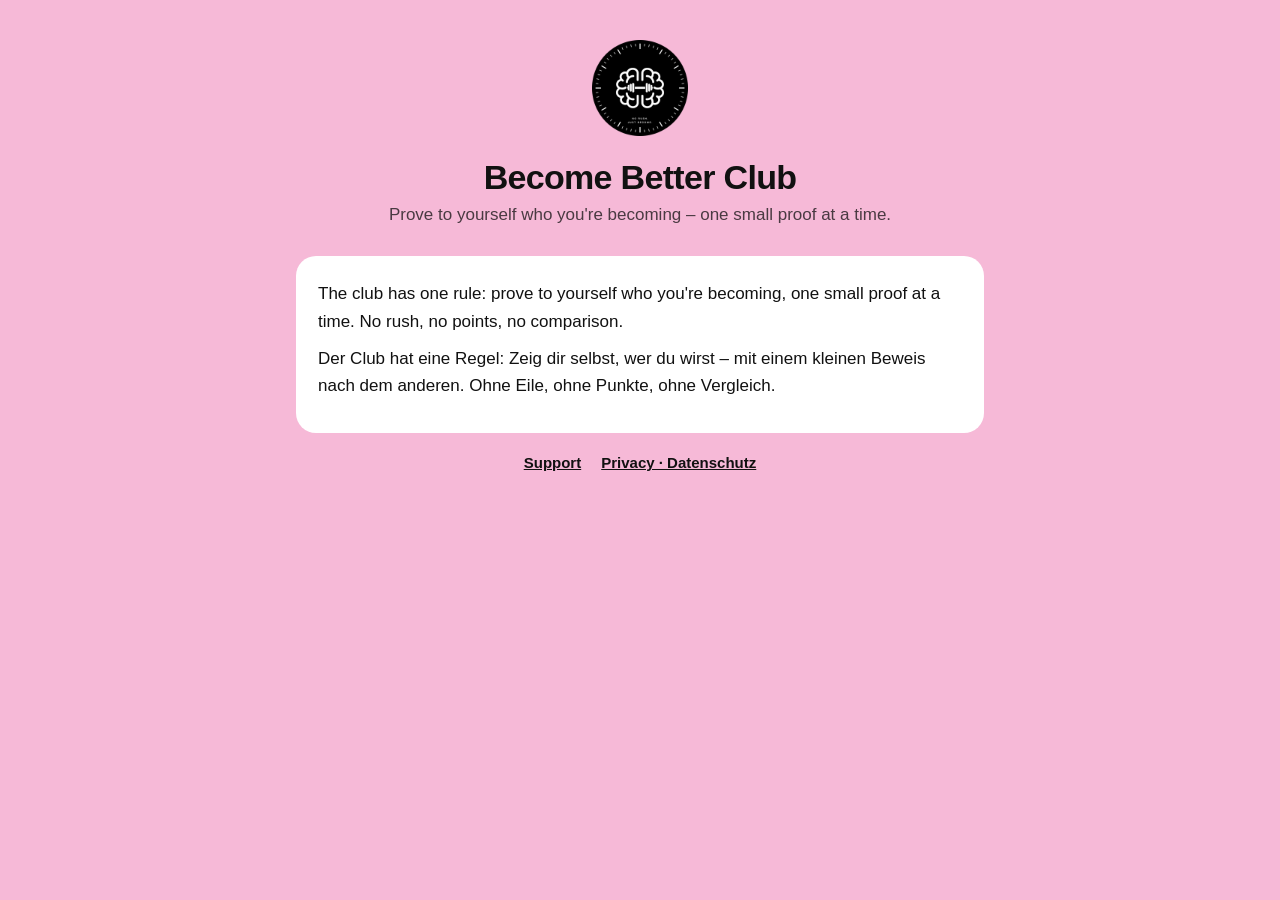
==== become-better-club/index.html @ 8e57f573 "Add files via upload" ====
<!doctype html>
<html lang="en">
<head>
<meta charset="utf-8">
<meta name="viewport" content="width=device-width, initial-scale=1">
<title>Become Better Club</title>
<link rel="stylesheet" href="style.css">
</head>
<body>
<div class="wrap">
  <header>
    <img src="logo.png" alt="Become Better Club logo">
    <h1>Become Better Club</h1>
    <p>Prove to yourself who you're becoming – one small proof at a time.</p>
  </header>
  <section class="card">
    <p>The club has one rule: prove to yourself who you're becoming, one small proof at a time. No rush, no points, no comparison.</p>
    <p lang="de">Der Club hat eine Regel: Zeig dir selbst, wer du wirst – mit einem kleinen Beweis nach dem anderen. Ohne Eile, ohne Punkte, ohne Vergleich.</p>
  </section>
  <nav><a href="support/">Support</a><a href="privacy/">Privacy · Datenschutz</a></nav>
</div>
</body>
</html>
---- become-better-club/style.css ----
:root { --pink: #F6B9D7; --ink: #111; --muted: #4a3a42; --card: #fff; }
* { box-sizing: border-box; }
body { margin: 0; background: var(--pink); color: var(--ink);
  font: 17px/1.6 -apple-system, BlinkMacSystemFont, "SF Pro Text", "Helvetica Neue", Arial, sans-serif; }
.wrap { max-width: 720px; margin: 0 auto; padding: 40px 16px 64px; }
header { text-align: center; margin-bottom: 28px; }
header img { width: 96px; height: 96px; }
header h1 { font-size: 34px; line-height: 1.15; margin: 14px 0 4px; font-weight: 800; letter-spacing: -0.02em; }
header p { margin: 0; color: var(--muted); }
.lang { text-align: center; margin: 0 0 20px; font-size: 15px; }
.lang a { color: var(--ink); font-weight: 600; }
.card { background: var(--card); border-radius: 20px; padding: 24px 22px; margin: 0 0 18px; }
h2 { font-size: 22px; margin: 0 0 10px; }
h3 { font-size: 17px; margin: 20px 0 4px; }
p, li { margin: 0 0 10px; }
ul { padding-left: 20px; margin: 0 0 10px; }
a { color: var(--ink); }
.small { font-size: 14px; color: var(--muted); }
nav { text-align: center; font-size: 15px; margin-top: 8px; }
nav a { margin: 0 10px; font-weight: 600; }
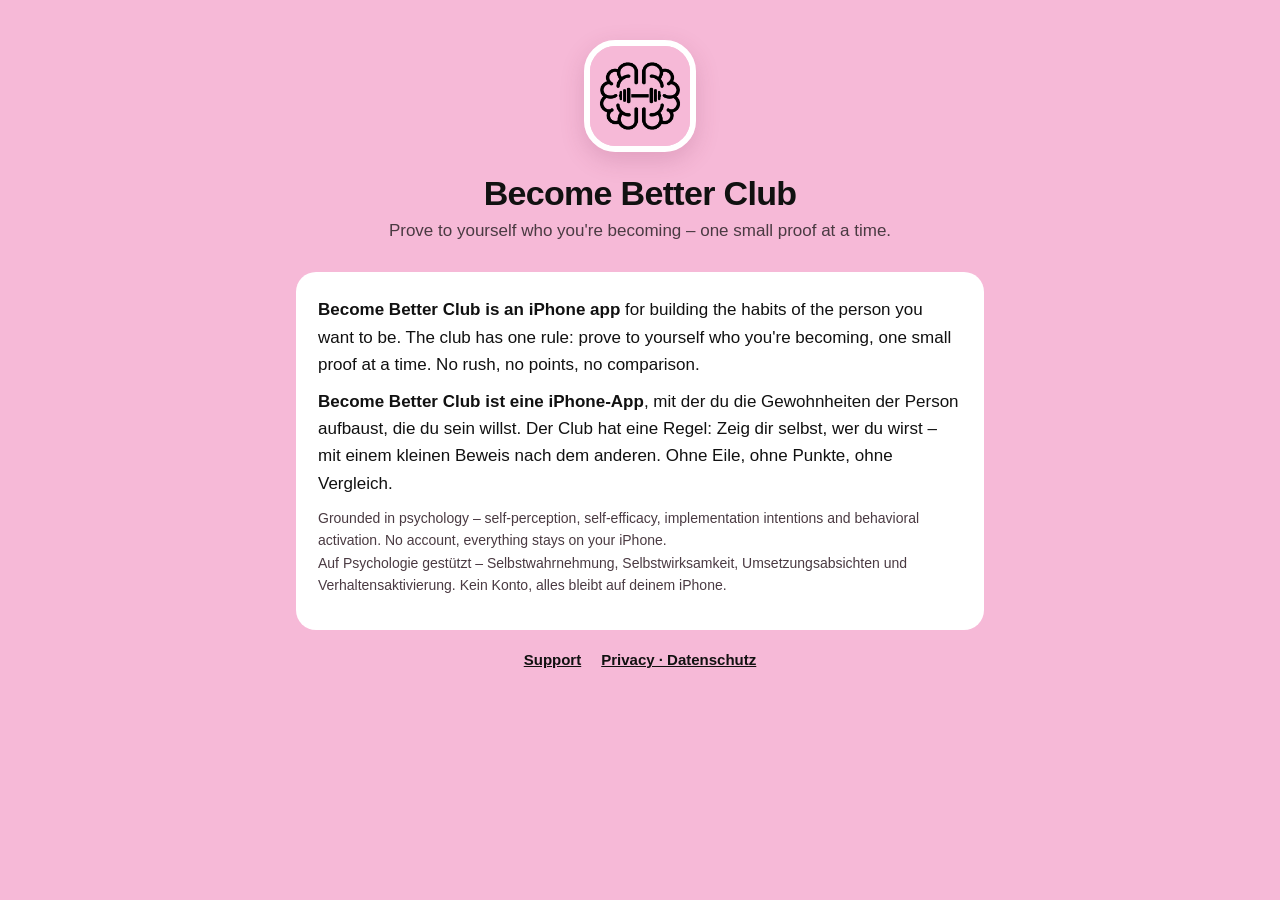
==== commit 5bc1f974: "Add files via upload" ====
--- a/become-better-club/index.html
+++ b/become-better-club/index.html
@@ -9,13 +9,15 @@
 <body>
 <div class="wrap">
   <header>
-    <img src="logo.png" alt="Become Better Club logo">
+    <img src="app-icon.png" alt="Become Better Club logo">
     <h1>Become Better Club</h1>
     <p>Prove to yourself who you're becoming – one small proof at a time.</p>
   </header>
   <section class="card">
-    <p>The club has one rule: prove to yourself who you're becoming, one small proof at a time. No rush, no points, no comparison.</p>
-    <p lang="de">Der Club hat eine Regel: Zeig dir selbst, wer du wirst – mit einem kleinen Beweis nach dem anderen. Ohne Eile, ohne Punkte, ohne Vergleich.</p>
+    <p><strong>Become Better Club is an iPhone app</strong> for building the habits of the person you want to be. The club has one rule: prove to yourself who you're becoming, one small proof at a time. No rush, no points, no comparison.</p>
+    <p lang="de"><strong>Become Better Club ist eine iPhone-App</strong>, mit der du die Gewohnheiten der Person aufbaust, die du sein willst. Der Club hat eine Regel: Zeig dir selbst, wer du wirst – mit einem kleinen Beweis nach dem anderen. Ohne Eile, ohne Punkte, ohne Vergleich.</p>
+    <p class="small">Grounded in psychology – self-perception, self-efficacy, implementation intentions and behavioral activation. No account, everything stays on your iPhone.<br>
+    Auf Psychologie gestützt – Selbstwahrnehmung, Selbstwirksamkeit, Umsetzungsabsichten und Verhaltensaktivierung. Kein Konto, alles bleibt auf deinem iPhone.</p>
   </section>
   <nav><a href="support/">Support</a><a href="privacy/">Privacy · Datenschutz</a></nav>
 </div>
--- a/become-better-club/style.css
+++ b/become-better-club/style.css
@@ -4,7 +4,7 @@
   font: 17px/1.6 -apple-system, BlinkMacSystemFont, "SF Pro Text", "Helvetica Neue", Arial, sans-serif; }
 .wrap { max-width: 720px; margin: 0 auto; padding: 40px 16px 64px; }
 header { text-align: center; margin-bottom: 28px; }
-header img { width: 96px; height: 96px; }
+header img { width: 112px; height: 112px; border-radius: 28%; border: 6px solid #fff; box-shadow: 0 8px 24px rgba(120, 40, 80, 0.18); }
 header h1 { font-size: 34px; line-height: 1.15; margin: 14px 0 4px; font-weight: 800; letter-spacing: -0.02em; }
 header p { margin: 0; color: var(--muted); }
 .lang { text-align: center; margin: 0 0 20px; font-size: 15px; }
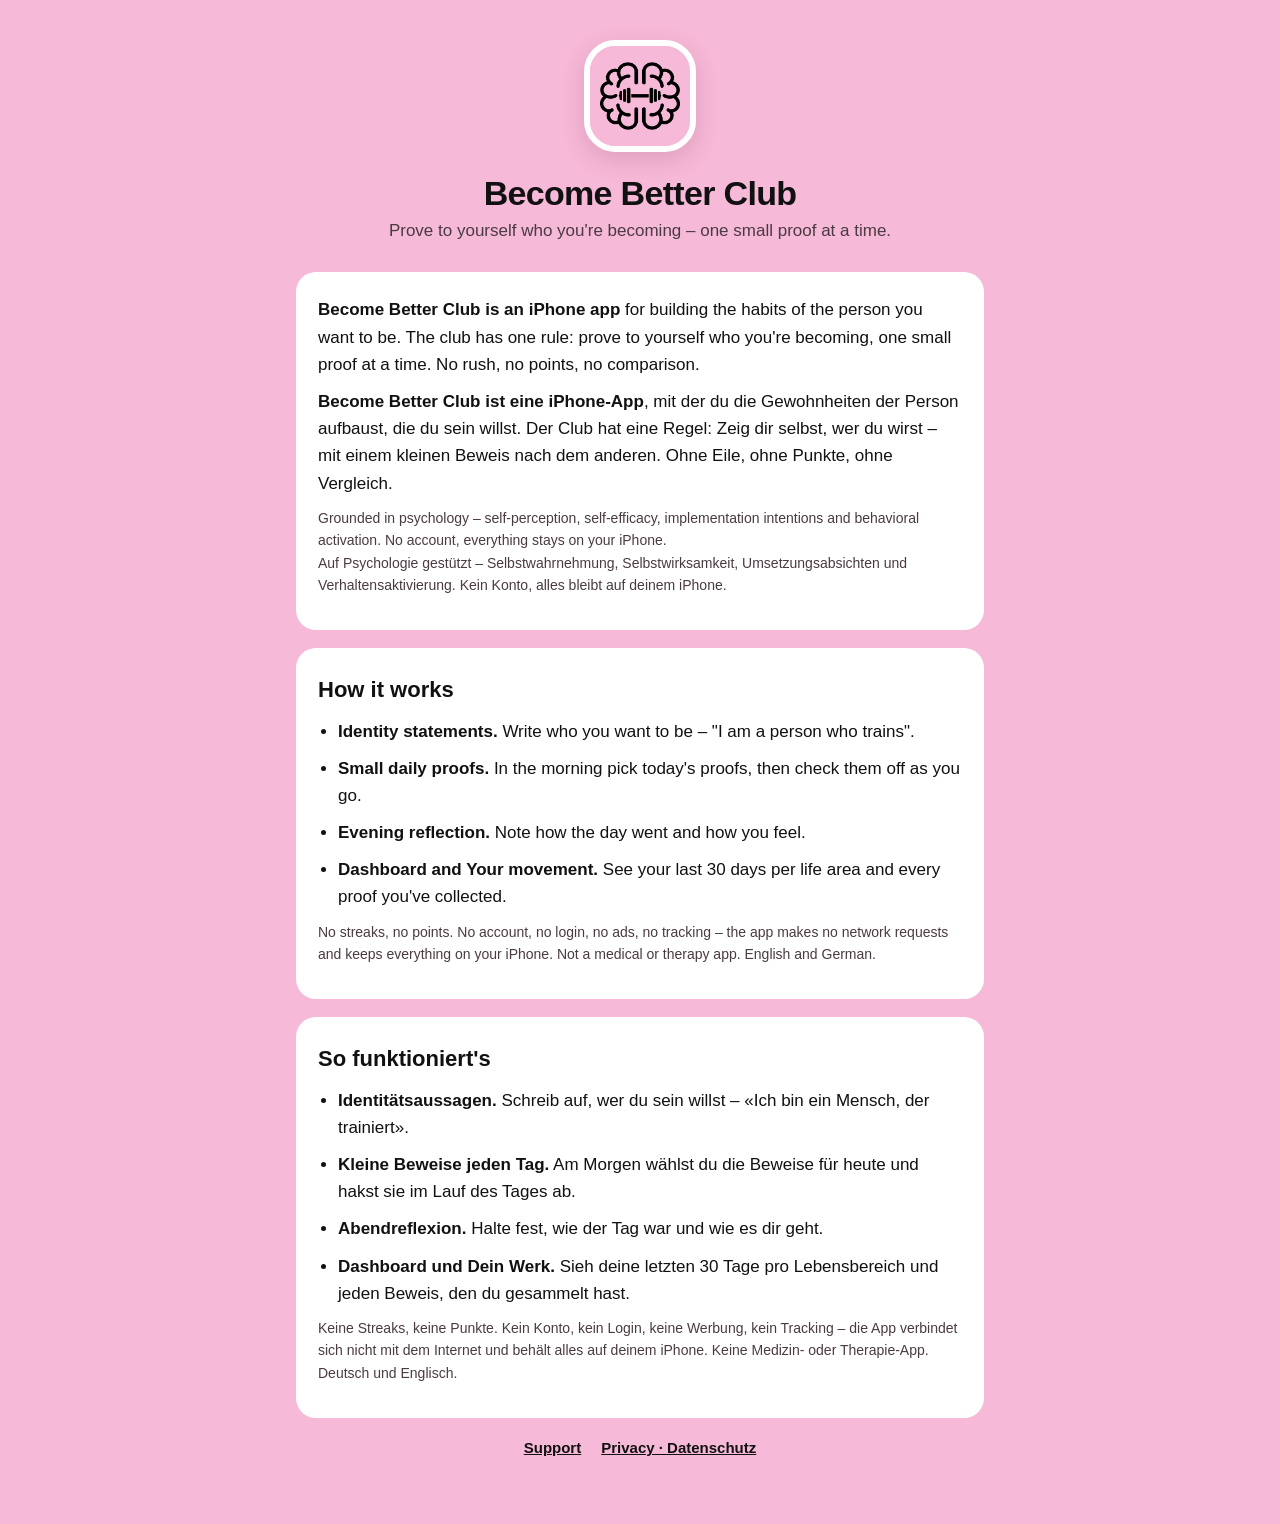
==== commit e5552f74: "Add files via upload" ====
--- a/become-better-club/index.html
+++ b/become-better-club/index.html
@@ -19,6 +19,26 @@
     <p class="small">Grounded in psychology – self-perception, self-efficacy, implementation intentions and behavioral activation. No account, everything stays on your iPhone.<br>
     Auf Psychologie gestützt – Selbstwahrnehmung, Selbstwirksamkeit, Umsetzungsabsichten und Verhaltensaktivierung. Kein Konto, alles bleibt auf deinem iPhone.</p>
   </section>
+  <section class="card">
+    <h2>How it works</h2>
+    <ul>
+      <li><strong>Identity statements.</strong> Write who you want to be – "I am a person who trains".</li>
+      <li><strong>Small daily proofs.</strong> In the morning pick today's proofs, then check them off as you go.</li>
+      <li><strong>Evening reflection.</strong> Note how the day went and how you feel.</li>
+      <li><strong>Dashboard and Your movement.</strong> See your last 30 days per life area and every proof you've collected.</li>
+    </ul>
+    <p class="small">No streaks, no points. No account, no login, no ads, no tracking – the app makes no network requests and keeps everything on your iPhone. Not a medical or therapy app. English and German.</p>
+  </section>
+  <section class="card" lang="de">
+    <h2>So funktioniert's</h2>
+    <ul>
+      <li><strong>Identitätsaussagen.</strong> Schreib auf, wer du sein willst – «Ich bin ein Mensch, der trainiert».</li>
+      <li><strong>Kleine Beweise jeden Tag.</strong> Am Morgen wählst du die Beweise für heute und hakst sie im Lauf des Tages ab.</li>
+      <li><strong>Abendreflexion.</strong> Halte fest, wie der Tag war und wie es dir geht.</li>
+      <li><strong>Dashboard und Dein Werk.</strong> Sieh deine letzten 30 Tage pro Lebensbereich und jeden Beweis, den du gesammelt hast.</li>
+    </ul>
+    <p class="small">Keine Streaks, keine Punkte. Kein Konto, kein Login, keine Werbung, kein Tracking – die App verbindet sich nicht mit dem Internet und behält alles auf deinem iPhone. Keine Medizin- oder Therapie-App. Deutsch und Englisch.</p>
+  </section>
   <nav><a href="support/">Support</a><a href="privacy/">Privacy · Datenschutz</a></nav>
 </div>
 </body>
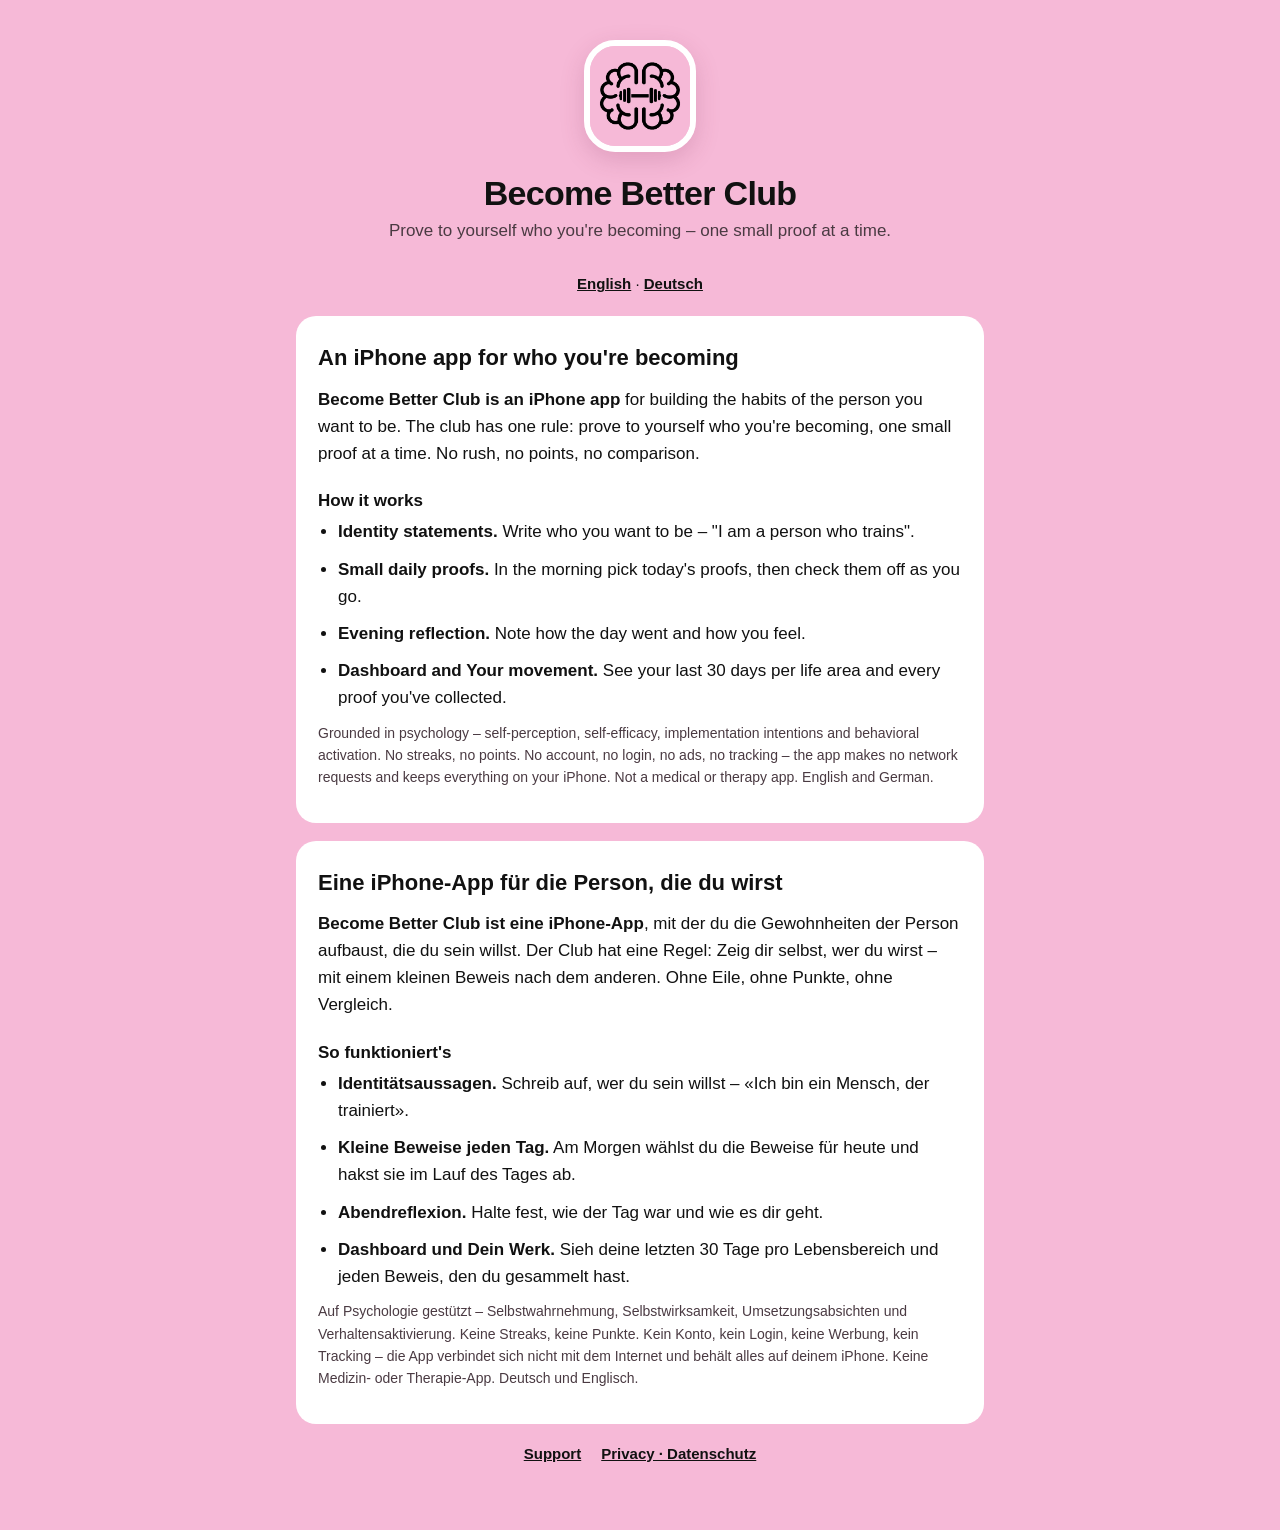
==== commit 6b8b1de8: "Add files via upload" ====
--- a/become-better-club/index.html
+++ b/become-better-club/index.html
@@ -13,32 +13,34 @@
     <h1>Become Better Club</h1>
     <p>Prove to yourself who you're becoming – one small proof at a time.</p>
   </header>
-  <section class="card">
+  <p class="lang"><a href="#en">English</a> · <a href="#de">Deutsch</a></p>
+
+  <section class="card" id="en">
+    <h2>An iPhone app for who you're becoming</h2>
     <p><strong>Become Better Club is an iPhone app</strong> for building the habits of the person you want to be. The club has one rule: prove to yourself who you're becoming, one small proof at a time. No rush, no points, no comparison.</p>
-    <p lang="de"><strong>Become Better Club ist eine iPhone-App</strong>, mit der du die Gewohnheiten der Person aufbaust, die du sein willst. Der Club hat eine Regel: Zeig dir selbst, wer du wirst – mit einem kleinen Beweis nach dem anderen. Ohne Eile, ohne Punkte, ohne Vergleich.</p>
-    <p class="small">Grounded in psychology – self-perception, self-efficacy, implementation intentions and behavioral activation. No account, everything stays on your iPhone.<br>
-    Auf Psychologie gestützt – Selbstwahrnehmung, Selbstwirksamkeit, Umsetzungsabsichten und Verhaltensaktivierung. Kein Konto, alles bleibt auf deinem iPhone.</p>
-  </section>
-  <section class="card">
-    <h2>How it works</h2>
+    <h3>How it works</h3>
     <ul>
       <li><strong>Identity statements.</strong> Write who you want to be – "I am a person who trains".</li>
       <li><strong>Small daily proofs.</strong> In the morning pick today's proofs, then check them off as you go.</li>
       <li><strong>Evening reflection.</strong> Note how the day went and how you feel.</li>
       <li><strong>Dashboard and Your movement.</strong> See your last 30 days per life area and every proof you've collected.</li>
     </ul>
-    <p class="small">No streaks, no points. No account, no login, no ads, no tracking – the app makes no network requests and keeps everything on your iPhone. Not a medical or therapy app. English and German.</p>
+    <p class="small">Grounded in psychology – self-perception, self-efficacy, implementation intentions and behavioral activation. No streaks, no points. No account, no login, no ads, no tracking – the app makes no network requests and keeps everything on your iPhone. Not a medical or therapy app. English and German.</p>
   </section>
-  <section class="card" lang="de">
-    <h2>So funktioniert's</h2>
+
+  <section class="card" id="de" lang="de">
+    <h2>Eine iPhone-App für die Person, die du wirst</h2>
+    <p><strong>Become Better Club ist eine iPhone-App</strong>, mit der du die Gewohnheiten der Person aufbaust, die du sein willst. Der Club hat eine Regel: Zeig dir selbst, wer du wirst – mit einem kleinen Beweis nach dem anderen. Ohne Eile, ohne Punkte, ohne Vergleich.</p>
+    <h3>So funktioniert's</h3>
     <ul>
       <li><strong>Identitätsaussagen.</strong> Schreib auf, wer du sein willst – «Ich bin ein Mensch, der trainiert».</li>
       <li><strong>Kleine Beweise jeden Tag.</strong> Am Morgen wählst du die Beweise für heute und hakst sie im Lauf des Tages ab.</li>
       <li><strong>Abendreflexion.</strong> Halte fest, wie der Tag war und wie es dir geht.</li>
       <li><strong>Dashboard und Dein Werk.</strong> Sieh deine letzten 30 Tage pro Lebensbereich und jeden Beweis, den du gesammelt hast.</li>
     </ul>
-    <p class="small">Keine Streaks, keine Punkte. Kein Konto, kein Login, keine Werbung, kein Tracking – die App verbindet sich nicht mit dem Internet und behält alles auf deinem iPhone. Keine Medizin- oder Therapie-App. Deutsch und Englisch.</p>
+    <p class="small">Auf Psychologie gestützt – Selbstwahrnehmung, Selbstwirksamkeit, Umsetzungsabsichten und Verhaltensaktivierung. Keine Streaks, keine Punkte. Kein Konto, kein Login, keine Werbung, kein Tracking – die App verbindet sich nicht mit dem Internet und behält alles auf deinem iPhone. Keine Medizin- oder Therapie-App. Deutsch und Englisch.</p>
   </section>
+
   <nav><a href="support/">Support</a><a href="privacy/">Privacy · Datenschutz</a></nav>
 </div>
 </body>
